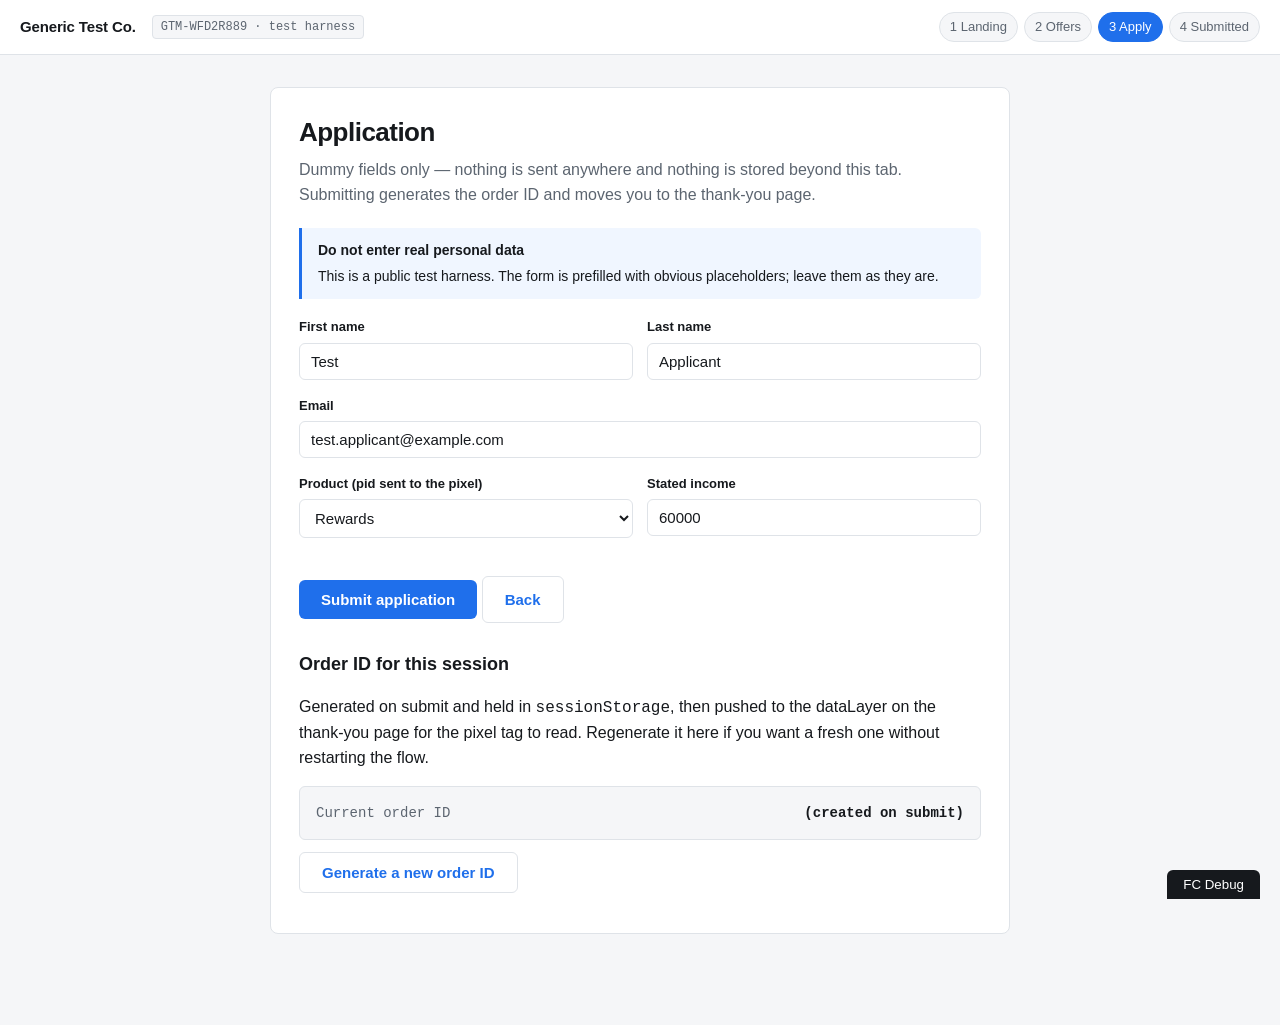
==== apply.html @ dee3b851 "Add FC GTM test harness for bot-detection POC Four-page dummy funnel for testing the Fintel Connect " ====
<!DOCTYPE html>
<html lang="en">
<head>
<meta charset="utf-8">
<meta name="viewport" content="width=device-width, initial-scale=1">
<title>Step 3 — Application | FC GTM Test Harness</title>
<link rel="stylesheet" href="assets/styles.css">
<script src="assets/fc-test-harness.js"></script>

<script>
  window.dataLayer.push({
    page_type: 'application',
    fc_merchant: 'testmerchantFC',
    pid: new URLSearchParams(location.search).get('pid') || 'Rewards'
  });
  FCTest.push('fc_application_start', {});
</script>

<!-- Google Tag Manager -->
<script>(function(w,d,s,l,i){w[l]=w[l]||[];w[l].push({'gtm.start':
new Date().getTime(),event:'gtm.js'});var f=d.getElementsByTagName(s)[0],
j=d.createElement(s),dl=l!='dataLayer'?'&l='+l:'';j.async=true;j.src=
'https://www.googletagmanager.com/gtm.js?id='+i+dl;f.parentNode.insertBefore(j,f);
})(window,document,'script','dataLayer','GTM-WFD2R889');</script>
<!-- End Google Tag Manager -->
</head>
<body>
<noscript><iframe src="https://www.googletagmanager.com/ns.html?id=GTM-WFD2R889"
height="0" width="0" style="display:none;visibility:hidden"></iframe></noscript>

<header class="topbar">
  <strong>Generic Test Co.</strong>
  <span class="env">GTM-WFD2R889 &middot; test harness</span>
  <nav class="steps">
    <a href="index.html">1 Landing</a>
    <a href="offers.html">2 Offers</a>
    <span class="now">3 Apply</span>
    <span>4 Submitted</span>
  </nav>
</header>

<main class="wrap">
  <div class="card">
    <h1>Application</h1>
    <p class="lede">
      Dummy fields only — nothing is sent anywhere and nothing is stored beyond this
      tab. Submitting generates the order ID and moves you to the thank-you page.
    </p>

    <div class="note">
      <strong>Do not enter real personal data</strong>
      This is a public test harness. The form is prefilled with obvious placeholders;
      leave them as they are.
    </div>

    <form id="app-form" novalidate>
      <div class="row">
        <div class="field">
          <label for="fname">First name</label>
          <input id="fname" name="fname" value="Test" autocomplete="off">
        </div>
        <div class="field">
          <label for="lname">Last name</label>
          <input id="lname" name="lname" value="Applicant" autocomplete="off">
        </div>
      </div>
      <div class="field">
        <label for="email">Email</label>
        <input id="email" name="email" type="email" value="test.applicant@example.com" autocomplete="off">
      </div>
      <div class="row">
        <div class="field">
          <label for="pid">Product (pid sent to the pixel)</label>
          <select id="pid" name="pid">
            <option>Rewards</option>
            <option>LowRate</option>
            <option>Secured</option>
          </select>
        </div>
        <div class="field">
          <label for="income">Stated income</label>
          <input id="income" name="income" value="60000" inputmode="numeric" autocomplete="off">
        </div>
      </div>

      <p style="margin-top:22px">
        <button class="btn" type="submit">Submit application</button>
        <a class="btn btn-ghost" href="offers.html">Back</a>
      </p>
    </form>

    <h2>Order ID for this session</h2>
    <p>
      Generated on submit and held in <code>sessionStorage</code>, then pushed to the
      dataLayer on the thank-you page for the pixel tag to read. Regenerate it here if
      you want a fresh one without restarting the flow.
    </p>
    <div class="receipt">
      <div><span>Current order ID</span><b id="oid">—</b></div>
    </div>
    <p style="margin-top:12px">
      <button class="btn btn-ghost" type="button" id="regen">Generate a new order ID</button>
    </p>
  </div>
</main>

<script>
  var oidOut = document.getElementById('oid');
  function showOid() {
    try { oidOut.textContent = sessionStorage.getItem('fc_test_order_id') || '(created on submit)'; }
    catch (e) { oidOut.textContent = '(sessionStorage unavailable)'; }
  }
  showOid();

  document.getElementById('regen').addEventListener('click', function () {
    FCTest.newOrderId();
    showOid();
  });

  // Preselect the product chosen on the offers page.
  var pidParam = new URLSearchParams(location.search).get('pid');
  var pidSelect = document.getElementById('pid');
  if (pidParam) {
    Array.prototype.forEach.call(pidSelect.options, function (o) {
      if (o.value === pidParam) pidSelect.value = pidParam;
    });
  }

  document.getElementById('app-form').addEventListener('submit', function (e) {
    e.preventDefault();
    var orderId = FCTest.getOrderId();     // created here if it does not exist yet
    var pid = pidSelect.value;

    // Available to GTM in case anyone wants to fire on submit rather than on the
    // thank-you page view.
    FCTest.push('fc_application_submit', { orderId: orderId, pid: pid });

    location.href = 'thank-you.html?orderId=' + encodeURIComponent(orderId) +
      '&pid=' + encodeURIComponent(pid);
  });
</script>
<script src="assets/debug-panel.js"></script>
</body>
</html>
---- assets/styles.css ----
/* FC GTM Test Harness — deliberately plain. The pages are scaffolding for
   tag testing, not a design exercise. */

:root {
  --bg: #f5f6f8;
  --card: #ffffff;
  --ink: #16191d;
  --muted: #5c6570;
  --line: #dfe3e8;
  --accent: #1f6feb;
  --accent-ink: #ffffff;
  --ok: #1a7f37;
  --warn: #9a6700;
  --flag: #b42318;
  --mono: ui-monospace, SFMono-Regular, Menlo, Consolas, monospace;
}

* { box-sizing: border-box; }

body {
  margin: 0;
  font: 16px/1.55 -apple-system, BlinkMacSystemFont, "Segoe UI", Roboto, Helvetica, Arial, sans-serif;
  background: var(--bg);
  color: var(--ink);
  padding-bottom: 60px;
}

a { color: var(--accent); }

/* --- chrome --------------------------------------------------------------- */

.topbar {
  background: var(--card);
  border-bottom: 1px solid var(--line);
  padding: 12px 20px;
  display: flex;
  align-items: center;
  gap: 16px;
  flex-wrap: wrap;
}
.topbar strong { font-size: 15px; letter-spacing: -0.01em; }
.topbar .env {
  font: 12px/1 var(--mono);
  color: var(--muted);
  background: var(--bg);
  border: 1px solid var(--line);
  border-radius: 4px;
  padding: 5px 8px;
}

.steps { margin-left: auto; display: flex; gap: 6px; font-size: 13px; }
.steps span, .steps a {
  padding: 4px 10px;
  border-radius: 20px;
  border: 1px solid var(--line);
  background: var(--bg);
  color: var(--muted);
  text-decoration: none;
}
.steps .now { background: var(--accent); border-color: var(--accent); color: var(--accent-ink); }

.wrap { max-width: 780px; margin: 32px auto; padding: 0 20px; }

.card {
  background: var(--card);
  border: 1px solid var(--line);
  border-radius: 8px;
  padding: 24px 28px;
  margin-bottom: 20px;
}

h1 { font-size: 26px; margin: 0 0 6px; letter-spacing: -0.02em; }
h2 { font-size: 18px; margin: 28px 0 10px; }
.lede { color: var(--muted); margin: 0 0 20px; }

/* --- callouts ------------------------------------------------------------- */

.note {
  border-left: 3px solid var(--accent);
  background: #f0f6ff;
  padding: 12px 16px;
  margin: 18px 0;
  font-size: 14px;
  border-radius: 0 6px 6px 0;
}
.note.tag { border-left-color: var(--ok); background: #f0f9f2; }
.note code { font: 13px var(--mono); background: rgba(0,0,0,.05); padding: 1px 5px; border-radius: 3px; }
.note strong { display: block; margin-bottom: 4px; }

/* --- forms ---------------------------------------------------------------- */

.field { margin-bottom: 16px; }
label { display: block; font-size: 13px; font-weight: 600; margin-bottom: 5px; }
input, select {
  width: 100%;
  padding: 9px 11px;
  border: 1px solid var(--line);
  border-radius: 6px;
  font-size: 15px;
  font-family: inherit;
  background: #fff;
  color: var(--ink);
}
input:focus, select:focus { outline: 2px solid var(--accent); outline-offset: -1px; border-color: var(--accent); }
.row { display: flex; gap: 14px; }
.row .field { flex: 1; }

.btn {
  display: inline-block;
  background: var(--accent);
  color: var(--accent-ink);
  border: 0;
  border-radius: 6px;
  padding: 11px 22px;
  font-size: 15px;
  font-weight: 600;
  font-family: inherit;
  cursor: pointer;
  text-decoration: none;
}
.btn:hover { filter: brightness(1.08); }
.btn-ghost { background: transparent; color: var(--accent); border: 1px solid var(--line); }

/* --- offers --------------------------------------------------------------- */

.offer {
  border: 1px solid var(--line);
  border-radius: 8px;
  padding: 18px 20px;
  margin-bottom: 14px;
  display: flex;
  align-items: center;
  gap: 20px;
  background: var(--card);
}
.offer div { flex: 1; }
.offer h3 { margin: 0 0 3px; font-size: 16px; }
.offer p { margin: 0; color: var(--muted); font-size: 14px; }

.receipt {
  font: 14px var(--mono);
  background: var(--bg);
  border: 1px solid var(--line);
  border-radius: 6px;
  padding: 14px 16px;
}
.receipt div { display: flex; justify-content: space-between; padding: 4px 0; gap: 20px; }
.receipt span:first-child { color: var(--muted); }
.receipt b { word-break: break-all; text-align: right; }

/* --- debug drawer --------------------------------------------------------- */

.fcd { position: fixed; left: 0; right: 0; bottom: 0; z-index: 9999; font-size: 13px; }
.fcd-tab {
  position: absolute; right: 20px; top: -30px;
  background: #16191d; color: #fff; border: 0;
  border-radius: 6px 6px 0 0; padding: 7px 16px;
  font: 600 12px/1 inherit; cursor: pointer;
}
.fcd-body { display: none; background: #16191d; color: #d7dde4; max-height: 62vh; overflow-y: auto; padding: 16px 20px 20px; }
.fcd-open .fcd-body { display: block; }

.fcd-sec { margin-bottom: 20px; }
.fcd-sec h3 {
  margin: 0 0 8px; font-size: 12px; text-transform: uppercase;
  letter-spacing: .06em; color: #8b97a5; font-weight: 700;
}
.fcd-kv, .fcd-net { width: 100%; border-collapse: collapse; font: 12px var(--mono); }
.fcd-kv th, .fcd-kv td, .fcd-net td {
  text-align: left; padding: 4px 10px 4px 0;
  vertical-align: top; border-bottom: 1px solid #262b31; font-weight: 400;
}
.fcd-kv th { color: #8b97a5; width: 200px; white-space: nowrap; }
.fcd-kv td { word-break: break-all; }
.fcd-flag td, .fcd-flag th { color: #ff9c8a; }
.fcd-hit td, .fcd-hit th { color: #7ee2a8; }
.fcd-net .fcd-mono { color: #6f7b88; white-space: nowrap; }
.fcd-net .fcd-method { color: #ffd479; white-space: nowrap; padding-right: 12px; }
.fcd-net .fcd-page { color: #8b97a5; white-space: nowrap; padding-right: 12px; }
.fcd-net .fcd-url { word-break: break-all; color: #9fd0ff; }
.fcd-empty { color: #8b97a5; margin: 0; font-size: 12px; }
.fcd-pre {
  margin: 0; font: 12px var(--mono); background: #0e1013;
  border-radius: 6px; padding: 12px; overflow-x: auto; max-height: 220px; color: #b7c4d1;
}
.fcd-actions { display: flex; gap: 10px; flex-wrap: wrap; border-top: 1px solid #262b31; padding-top: 14px; }
.fcd-btn {
  background: #262b31; color: #d7dde4; border: 1px solid #363d45;
  border-radius: 5px; padding: 7px 14px; font: 600 12px/1 inherit; cursor: pointer;
}
.fcd-btn:hover { background: #313841; }
.fcd-btn-danger { color: #ff9c8a; border-color: #4a2c28; }

@media (max-width: 620px) {
  .row { flex-direction: column; gap: 0; }
  .steps { width: 100%; margin: 4px 0 0; }
  .fcd-kv th { width: auto; }
}

@media (prefers-color-scheme: dark) {
  :root {
    --bg: #0f1114; --card: #16191d; --ink: #e6eaef; --muted: #8b97a5;
    --line: #262b31; --accent: #58a6ff; --accent-ink: #0b0d10;
  }
  input, select { background: #0f1114; }
  .note { background: #12202f; }
  .note.tag { background: #10241a; }
}
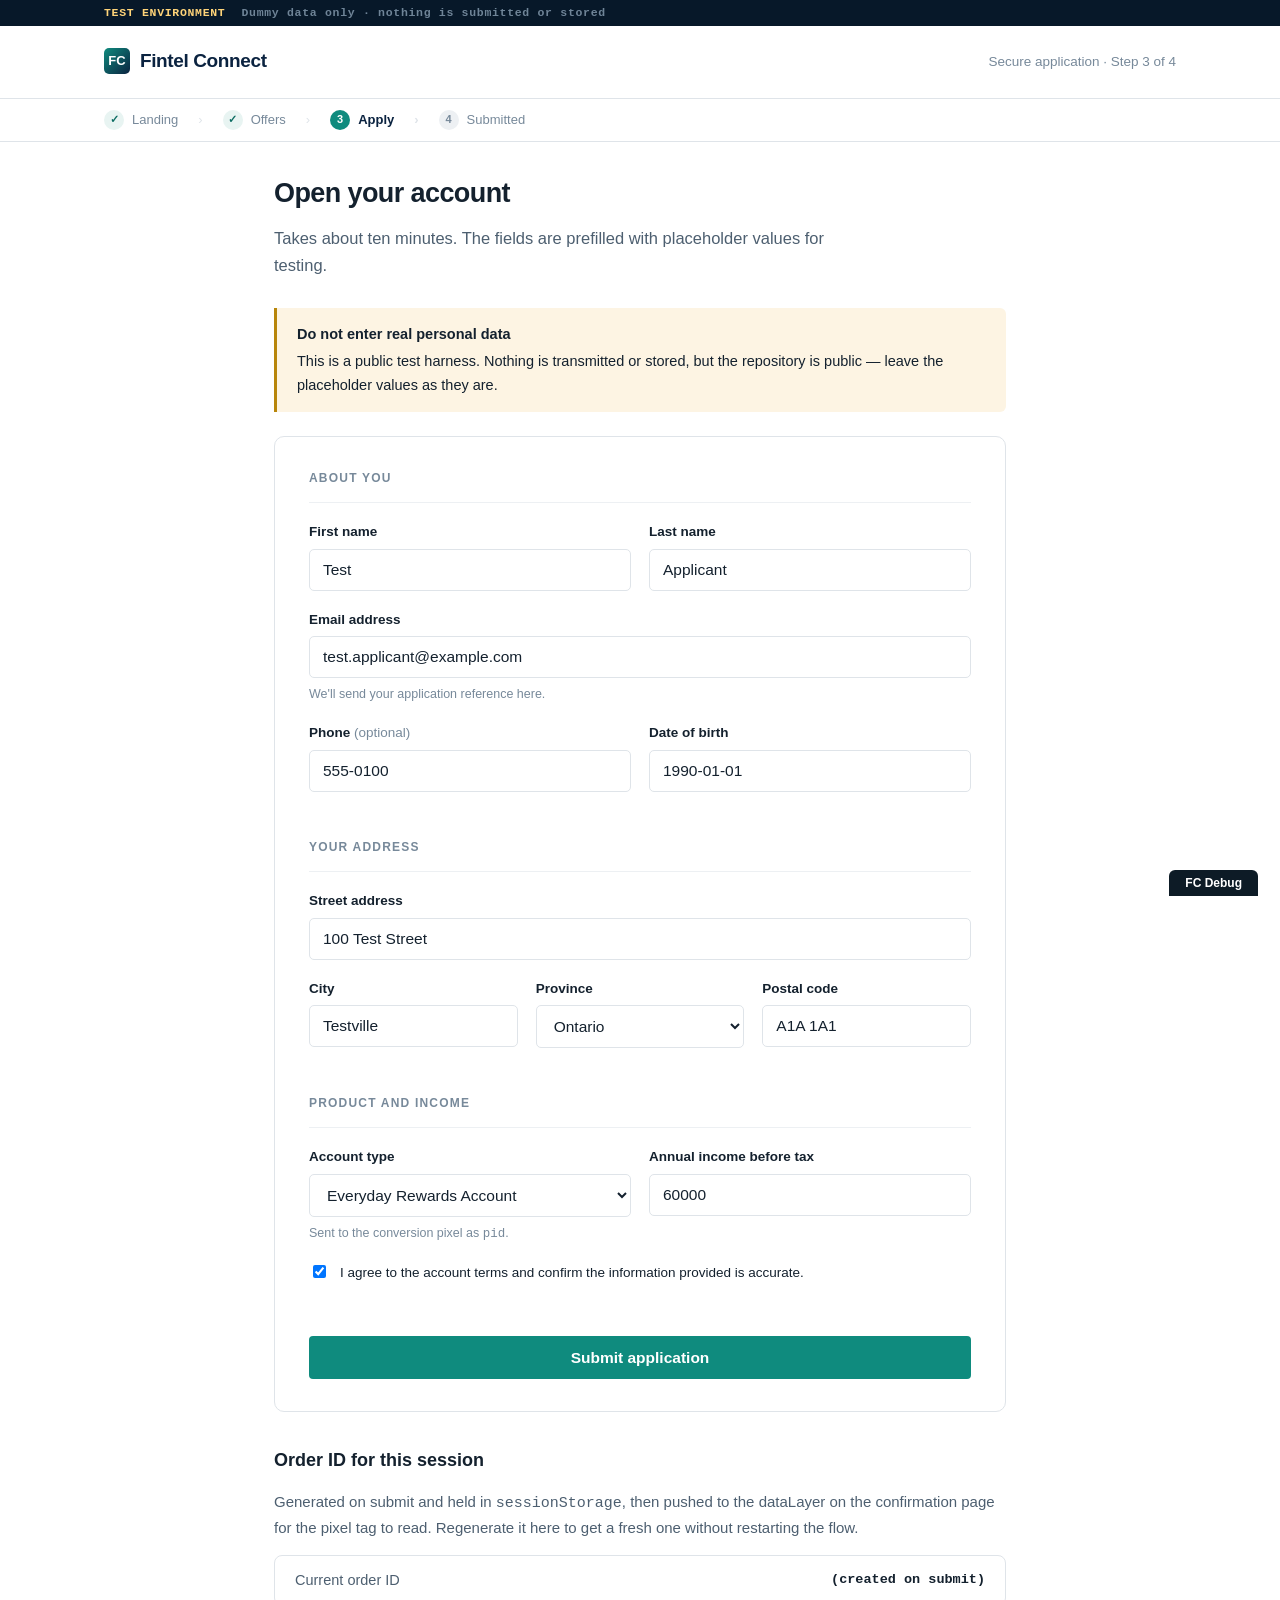
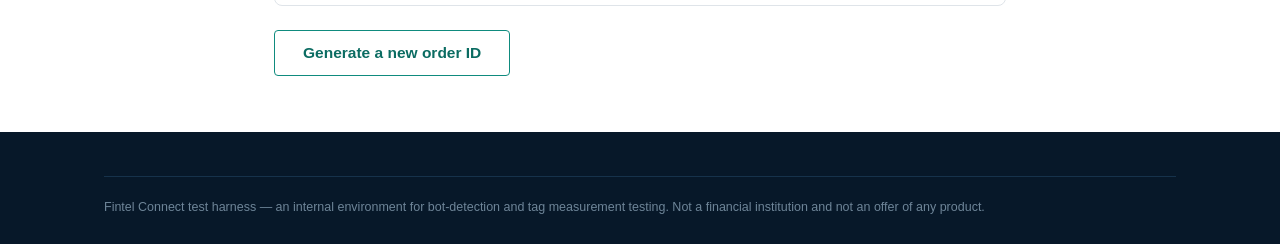
==== commit 8d3920d8: "Serve from testmerchant.fintelconnect.com and rebuild the funnel as a real site The attribution cook" ====
--- a/apply.html
+++ b/apply.html
@@ -3,7 +3,8 @@
 <head>
 <meta charset="utf-8">
 <meta name="viewport" content="width=device-width, initial-scale=1">
-<title>Step 3 — Application | FC GTM Test Harness</title>
+<meta name="robots" content="noindex, nofollow">
+<title>Application | Fintel Connect</title>
 <link rel="stylesheet" href="assets/styles.css">
 <script src="assets/fc-test-harness.js"></script>
 
@@ -28,81 +29,152 @@
 <noscript><iframe src="https://www.googletagmanager.com/ns.html?id=GTM-WFD2R889"
 height="0" width="0" style="display:none;visibility:hidden"></iframe></noscript>
 
-<header class="topbar">
-  <strong>Generic Test Co.</strong>
-  <span class="env">GTM-WFD2R889 &middot; test harness</span>
-  <nav class="steps">
-    <a href="index.html">1 Landing</a>
-    <a href="offers.html">2 Offers</a>
-    <span class="now">3 Apply</span>
-    <span>4 Submitted</span>
-  </nav>
+<div class="envbar">
+  <div class="container">
+    <b>TEST ENVIRONMENT</b>
+    <span>Dummy data only · nothing is submitted or stored</span>
+  </div>
+</div>
+
+<header class="masthead">
+  <div class="container">
+    <a class="wordmark" href="index.html"><span class="mark">FC</span> Fintel&nbsp;Connect</a>
+    <span class="spacer"></span>
+    <span style="font-size:13.5px;color:var(--ink-faint)">Secure application · Step 3 of 4</span>
+  </div>
 </header>
 
-<main class="wrap">
-  <div class="card">
-    <h1>Application</h1>
-    <p class="lede">
-      Dummy fields only — nothing is sent anywhere and nothing is stored beyond this
-      tab. Submitting generates the order ID and moves you to the thank-you page.
+<nav class="rail">
+  <div class="container">
+    <ol>
+      <li class="done"><a href="index.html"><span class="n">✓</span> Landing</a></li>
+      <li class="done"><a href="offers.html"><span class="n">✓</span> Offers</a></li>
+      <li class="on"><span class="n">3</span> Apply</li>
+      <li><span class="n">4</span> Submitted</li>
+    </ol>
+  </div>
+</nav>
+
+<section class="band plain" style="padding-top:30px">
+  <div class="container narrow">
+    <h2 class="sec">Open your account</h2>
+    <p class="sub">
+      Takes about ten minutes. The fields are prefilled with placeholder values for
+      testing.
     </p>
 
-    <div class="note">
+    <div class="note warn">
       <strong>Do not enter real personal data</strong>
-      This is a public test harness. The form is prefilled with obvious placeholders;
-      leave them as they are.
+      This is a public test harness. Nothing is transmitted or stored, but the repository
+      is public — leave the placeholder values as they are.
     </div>
 
-    <form id="app-form" novalidate>
-      <div class="row">
+    <form id="app-form" class="formcard" novalidate>
+      <fieldset>
+        <legend>About you</legend>
+        <div class="row">
+          <div class="field">
+            <label for="fname">First name</label>
+            <input id="fname" name="fname" value="Test" autocomplete="off">
+          </div>
+          <div class="field">
+            <label for="lname">Last name</label>
+            <input id="lname" name="lname" value="Applicant" autocomplete="off">
+          </div>
+        </div>
         <div class="field">
-          <label for="fname">First name</label>
-          <input id="fname" name="fname" value="Test" autocomplete="off">
-        </div>
+          <label for="email">Email address</label>
+          <input id="email" name="email" type="email" value="test.applicant@example.com" autocomplete="off">
+          <p class="hint">We'll send your application reference here.</p>
+        </div>
+        <div class="row">
+          <div class="field">
+            <label for="phone">Phone <span class="opt">(optional)</span></label>
+            <input id="phone" name="phone" value="555-0100" autocomplete="off">
+          </div>
+          <div class="field">
+            <label for="dob">Date of birth</label>
+            <input id="dob" name="dob" value="1990-01-01" autocomplete="off">
+          </div>
+        </div>
+      </fieldset>
+
+      <fieldset>
+        <legend>Your address</legend>
         <div class="field">
-          <label for="lname">Last name</label>
-          <input id="lname" name="lname" value="Applicant" autocomplete="off">
-        </div>
-      </div>
-      <div class="field">
-        <label for="email">Email</label>
-        <input id="email" name="email" type="email" value="test.applicant@example.com" autocomplete="off">
-      </div>
-      <div class="row">
-        <div class="field">
-          <label for="pid">Product (pid sent to the pixel)</label>
-          <select id="pid" name="pid">
-            <option>Rewards</option>
-            <option>LowRate</option>
-            <option>Secured</option>
-          </select>
-        </div>
-        <div class="field">
-          <label for="income">Stated income</label>
-          <input id="income" name="income" value="60000" inputmode="numeric" autocomplete="off">
-        </div>
-      </div>
-
-      <p style="margin-top:22px">
-        <button class="btn" type="submit">Submit application</button>
-        <a class="btn btn-ghost" href="offers.html">Back</a>
-      </p>
+          <label for="addr">Street address</label>
+          <input id="addr" name="addr" value="100 Test Street" autocomplete="off">
+        </div>
+        <div class="row-3">
+          <div class="field">
+            <label for="city">City</label>
+            <input id="city" name="city" value="Testville" autocomplete="off">
+          </div>
+          <div class="field">
+            <label for="prov">Province</label>
+            <select id="prov" name="prov">
+              <option>Ontario</option>
+              <option>British Columbia</option>
+              <option>Alberta</option>
+              <option>Quebec</option>
+            </select>
+          </div>
+          <div class="field">
+            <label for="post">Postal code</label>
+            <input id="post" name="post" value="A1A 1A1" autocomplete="off">
+          </div>
+        </div>
+      </fieldset>
+
+      <fieldset>
+        <legend>Product and income</legend>
+        <div class="row">
+          <div class="field">
+            <label for="pid">Account type</label>
+            <select id="pid" name="pid">
+              <option value="Rewards">Everyday Rewards Account</option>
+              <option value="LowRate">Low Rate Account</option>
+              <option value="Secured">Secured Builder Account</option>
+            </select>
+            <p class="hint">Sent to the conversion pixel as <code>pid</code>.</p>
+          </div>
+          <div class="field">
+            <label for="income">Annual income before tax</label>
+            <input id="income" name="income" value="60000" inputmode="numeric" autocomplete="off">
+          </div>
+        </div>
+        <div class="field check">
+          <input type="checkbox" id="terms" checked>
+          <label for="terms" style="font-weight:400">
+            I agree to the account terms and confirm the information provided is accurate.
+          </label>
+        </div>
+      </fieldset>
+
+      <button class="btn btn-block" type="submit">Submit application</button>
     </form>
 
-    <h2>Order ID for this session</h2>
-    <p>
+    <h3 style="font-size:18px;margin:34px 0 10px">Order ID for this session</h3>
+    <p style="color:var(--ink-soft);font-size:15px">
       Generated on submit and held in <code>sessionStorage</code>, then pushed to the
-      dataLayer on the thank-you page for the pixel tag to read. Regenerate it here if
-      you want a fresh one without restarting the flow.
+      dataLayer on the confirmation page for the pixel tag to read. Regenerate it here
+      to get a fresh one without restarting the flow.
     </p>
     <div class="receipt">
       <div><span>Current order ID</span><b id="oid">—</b></div>
     </div>
-    <p style="margin-top:12px">
-      <button class="btn btn-ghost" type="button" id="regen">Generate a new order ID</button>
-    </p>
-  </div>
-</main>
+    <button class="btn btn-ghost" type="button" id="regen">Generate a new order ID</button>
+  </div>
+</section>
+
+<footer class="site">
+  <div class="container">
+    <div class="base">
+      Fintel Connect test harness — an internal environment for bot-detection and tag
+      measurement testing. Not a financial institution and not an offer of any product.
+    </div>
+  </div>
+</footer>
 
 <script>
   var oidOut = document.getElementById('oid');
@@ -132,7 +204,7 @@
     var pid = pidSelect.value;
 
     // Available to GTM in case anyone wants to fire on submit rather than on the
-    // thank-you page view.
+    // confirmation page view.
     FCTest.push('fc_application_submit', { orderId: orderId, pid: pid });
 
     location.href = 'thank-you.html?orderId=' + encodeURIComponent(orderId) +
--- a/assets/styles.css
+++ b/assets/styles.css
@@ -1,208 +1,359 @@
-/* FC GTM Test Harness — deliberately plain. The pages are scaffolding for
-   tag testing, not a design exercise. */
+/* ---------------------------------------------------------------------------
+   FC GTM Test Harness — presentation layer.
+
+   Styled as a realistic financial-product marketing site so the pages present a
+   normal commercial surface to the tracking scripts and to anything profiling
+   the session. Brand treatment is a stand-in: swap the palette and wordmark for
+   real Fintel Connect assets if this is ever shown outside the team.
+
+   Nothing here affects tracking. The Fintel scripts are delivered by GTM.
+   --------------------------------------------------------------------------- */
 
 :root {
-  --bg: #f5f6f8;
-  --card: #ffffff;
-  --ink: #16191d;
-  --muted: #5c6570;
-  --line: #dfe3e8;
-  --accent: #1f6feb;
-  --accent-ink: #ffffff;
-  --ok: #1a7f37;
-  --warn: #9a6700;
-  --flag: #b42318;
+  --navy:        #0b2340;
+  --navy-deep:   #071829;
+  --navy-soft:   #1c3c5e;
+  --teal:        #0f8b7e;
+  --teal-dark:   #0b6c62;
+  --teal-wash:   #e8f4f2;
+  --sand:        #f7f5f0;
+  --paper:       #ffffff;
+  --page:        #fbfbfa;
+  --ink:         #14212e;
+  --ink-soft:    #4d5f70;
+  --ink-faint:   #77899a;
+  --line:        #dfe4e9;
+  --line-soft:   #edf0f3;
+  --gold:        #b8860b;
+  --danger:      #b42318;
+
   --mono: ui-monospace, SFMono-Regular, Menlo, Consolas, monospace;
+  --sans: -apple-system, BlinkMacSystemFont, "Segoe UI", Roboto, "Helvetica Neue", Arial, sans-serif;
 }
 
 * { box-sizing: border-box; }
 
 body {
   margin: 0;
-  font: 16px/1.55 -apple-system, BlinkMacSystemFont, "Segoe UI", Roboto, Helvetica, Arial, sans-serif;
-  background: var(--bg);
+  font-family: var(--sans);
+  font-size: 16px;
+  line-height: 1.6;
   color: var(--ink);
-  padding-bottom: 60px;
-}
-
-a { color: var(--accent); }
-
-/* --- chrome --------------------------------------------------------------- */
-
-.topbar {
-  background: var(--card);
-  border-bottom: 1px solid var(--line);
-  padding: 12px 20px;
-  display: flex;
-  align-items: center;
-  gap: 16px;
-  flex-wrap: wrap;
-}
-.topbar strong { font-size: 15px; letter-spacing: -0.01em; }
-.topbar .env {
-  font: 12px/1 var(--mono);
-  color: var(--muted);
-  background: var(--bg);
-  border: 1px solid var(--line);
-  border-radius: 4px;
-  padding: 5px 8px;
-}
-
-.steps { margin-left: auto; display: flex; gap: 6px; font-size: 13px; }
-.steps span, .steps a {
-  padding: 4px 10px;
-  border-radius: 20px;
-  border: 1px solid var(--line);
-  background: var(--bg);
-  color: var(--muted);
-  text-decoration: none;
-}
-.steps .now { background: var(--accent); border-color: var(--accent); color: var(--accent-ink); }
-
-.wrap { max-width: 780px; margin: 32px auto; padding: 0 20px; }
-
-.card {
-  background: var(--card);
-  border: 1px solid var(--line);
-  border-radius: 8px;
-  padding: 24px 28px;
-  margin-bottom: 20px;
-}
-
-h1 { font-size: 26px; margin: 0 0 6px; letter-spacing: -0.02em; }
-h2 { font-size: 18px; margin: 28px 0 10px; }
-.lede { color: var(--muted); margin: 0 0 20px; }
-
-/* --- callouts ------------------------------------------------------------- */
+  background: var(--page);
+  -webkit-font-smoothing: antialiased;
+}
+
+img { max-width: 100%; }
+a { color: var(--teal-dark); }
+
+.container { max-width: 1120px; margin: 0 auto; padding: 0 24px; }
+.narrow { max-width: 780px; }
+
+/* --- environment ribbon ---------------------------------------------------- */
+
+.envbar {
+  background: var(--navy-deep);
+  color: #9fb4c7;
+  font: 600 11.5px/1 var(--mono);
+  letter-spacing: .06em;
+  padding: 7px 0;
+}
+.envbar .container { display: flex; gap: 16px; flex-wrap: wrap; align-items: center; }
+.envbar b { color: #ffd479; font-weight: 700; }
+.envbar span { color: #6f8497; }
+
+/* --- masthead -------------------------------------------------------------- */
+
+.utility {
+  background: var(--navy);
+  color: #c6d5e2;
+  font-size: 12.5px;
+  padding: 8px 0;
+}
+.utility .container { display: flex; justify-content: flex-end; gap: 22px; }
+.utility a { color: #c6d5e2; text-decoration: none; }
+.utility a:hover { text-decoration: underline; }
+
+.masthead { background: var(--paper); border-bottom: 1px solid var(--line); }
+.masthead .container {
+  display: flex; align-items: center; gap: 34px; min-height: 72px; flex-wrap: wrap;
+}
+
+.wordmark {
+  display: flex; align-items: center; gap: 10px;
+  font-size: 19px; font-weight: 700; letter-spacing: -.02em;
+  color: var(--navy); text-decoration: none; white-space: nowrap;
+}
+.wordmark .mark {
+  width: 26px; height: 26px; border-radius: 5px;
+  background: linear-gradient(135deg, var(--teal) 0%, var(--navy) 100%);
+  display: grid; place-items: center;
+  color: #fff; font-size: 13px; font-weight: 800; letter-spacing: 0;
+}
+.wordmark em { font-style: normal; font-weight: 400; color: var(--ink-soft); }
+
+.mainnav { display: flex; gap: 26px; font-size: 14.5px; }
+.mainnav a { color: var(--ink); text-decoration: none; padding: 6px 0; border-bottom: 2px solid transparent; }
+.mainnav a:hover, .mainnav a[aria-current] { border-bottom-color: var(--teal); }
+.masthead .spacer { margin-left: auto; }
+
+/* --- progress rail --------------------------------------------------------- */
+
+.rail { background: var(--paper); border-bottom: 1px solid var(--line); }
+.rail ol {
+  display: flex; gap: 0; list-style: none; margin: 0; padding: 0;
+  font-size: 13px; overflow-x: auto;
+}
+.rail li {
+  display: flex; align-items: center; gap: 8px;
+  padding: 11px 20px 11px 0; color: var(--ink-faint); white-space: nowrap;
+}
+.rail li::after { content: "›"; margin-left: 12px; color: var(--line); }
+.rail li:last-child::after { content: ""; }
+.rail .n {
+  width: 20px; height: 20px; border-radius: 50%;
+  background: var(--line-soft); color: var(--ink-faint);
+  display: grid; place-items: center; font: 600 11px/1 var(--sans);
+}
+.rail .on { color: var(--navy); font-weight: 600; }
+.rail .on .n { background: var(--teal); color: #fff; }
+.rail .done .n { background: var(--teal-wash); color: var(--teal-dark); }
+.rail a { color: inherit; text-decoration: none; display: flex; align-items: center; gap: 8px; }
+
+/* --- breadcrumb ------------------------------------------------------------ */
+
+.crumb { font-size: 13px; color: var(--ink-faint); padding: 16px 0 0; }
+.crumb a { color: var(--ink-faint); }
+
+/* --- hero ------------------------------------------------------------------ */
+
+.hero { background: var(--navy); color: #fff; padding: 0; overflow: hidden; }
+.hero .container {
+  display: grid; grid-template-columns: 1.15fr .85fr; gap: 48px;
+  align-items: center; padding-top: 56px; padding-bottom: 56px;
+}
+.hero .eyebrow {
+  font: 700 12px/1 var(--sans); letter-spacing: .12em; text-transform: uppercase;
+  color: #6fd3c5; margin: 0 0 14px;
+}
+.hero h1 {
+  font-size: clamp(30px, 4.4vw, 46px); line-height: 1.1; letter-spacing: -.028em;
+  margin: 0 0 18px; font-weight: 700; text-wrap: balance;
+}
+.hero p.lede { font-size: 18px; color: #c9d8e5; margin: 0 0 26px; max-width: 46ch; }
+.hero .fine { font-size: 12.5px; color: #8ea6bb; margin: 18px 0 0; }
+.hero .fine a { color: #8ea6bb; }
+
+.offercard {
+  background: var(--paper); color: var(--ink);
+  border-radius: 10px; padding: 28px 30px;
+  box-shadow: 0 18px 44px rgba(4, 18, 33, .32);
+}
+.offercard .tag {
+  display: inline-block; background: var(--teal-wash); color: var(--teal-dark);
+  font: 700 11px/1 var(--sans); letter-spacing: .09em; text-transform: uppercase;
+  padding: 6px 10px; border-radius: 3px; margin-bottom: 16px;
+}
+.offercard .amount {
+  font-size: 46px; font-weight: 700; letter-spacing: -.035em;
+  line-height: 1; color: var(--navy); margin: 0 0 6px;
+  font-variant-numeric: tabular-nums;
+}
+.offercard .amount sup { font-size: 20px; top: -1.1em; }
+.offercard h2 { font-size: 16px; margin: 0 0 14px; font-weight: 600; }
+.offercard ul { margin: 0 0 22px; padding-left: 20px; font-size: 14.5px; color: var(--ink-soft); }
+.offercard li { margin-bottom: 7px; }
+
+/* --- buttons --------------------------------------------------------------- */
+
+.btn {
+  display: inline-block; border: 0; border-radius: 4px; cursor: pointer;
+  background: var(--teal); color: #fff;
+  font: 600 15.5px/1 var(--sans); font-family: inherit;
+  padding: 14px 28px; text-decoration: none; text-align: center;
+}
+.btn:hover { background: var(--teal-dark); }
+.btn-block { display: block; width: 100%; }
+.btn-ghost { background: transparent; color: var(--teal-dark); border: 1.5px solid var(--teal); }
+.btn-ghost:hover { background: var(--teal-wash); }
+.btn-light { background: #fff; color: var(--navy); }
+.btn-light:hover { background: #e9eef3; }
+:focus-visible { outline: 3px solid var(--teal); outline-offset: 2px; }
+
+/* --- sections -------------------------------------------------------------- */
+
+section.band { padding: 56px 0; }
+section.band.alt { background: var(--sand); }
+section.band.plain { background: var(--paper); }
+
+h2.sec { font-size: 27px; letter-spacing: -.022em; margin: 0 0 10px; text-wrap: balance; }
+p.sub { font-size: 16.5px; color: var(--ink-soft); margin: 0 0 30px; max-width: 62ch; }
+
+.grid3 { display: grid; grid-template-columns: repeat(3, 1fr); gap: 26px; }
+.feature h3 { font-size: 17px; margin: 0 0 7px; }
+.feature p { margin: 0; color: var(--ink-soft); font-size: 15px; }
+.feature .ico {
+  width: 38px; height: 38px; border-radius: 8px; background: var(--teal-wash);
+  display: grid; place-items: center; margin-bottom: 14px;
+  color: var(--teal-dark); font-weight: 700; font-size: 15px;
+}
+
+/* --- rates table ----------------------------------------------------------- */
+
+.tablewrap { overflow-x: auto; border: 1px solid var(--line); border-radius: 8px; background: var(--paper); }
+table.rates { border-collapse: collapse; width: 100%; font-size: 15px; min-width: 460px; }
+table.rates th, table.rates td { text-align: left; padding: 14px 20px; border-bottom: 1px solid var(--line-soft); }
+table.rates thead th {
+  background: var(--sand); font: 700 11.5px/1.4 var(--sans);
+  letter-spacing: .08em; text-transform: uppercase; color: var(--ink-faint);
+}
+table.rates td:last-child, table.rates th:last-child { text-align: right; font-variant-numeric: tabular-nums; }
+table.rates tbody tr:last-child td { border-bottom: 0; }
+
+/* --- offers list ----------------------------------------------------------- */
+
+.product {
+  background: var(--paper); border: 1px solid var(--line); border-radius: 10px;
+  padding: 26px 28px; display: grid; grid-template-columns: 1fr auto;
+  gap: 24px; align-items: center; margin-bottom: 18px;
+}
+.product h3 { margin: 0 0 6px; font-size: 19px; letter-spacing: -.015em; }
+.product .pid { font: 600 11px/1 var(--mono); color: var(--ink-faint); letter-spacing: .06em; }
+.product p { margin: 8px 0 0; color: var(--ink-soft); font-size: 15px; }
+.product .meta { display: flex; gap: 22px; margin-top: 14px; font-size: 13.5px; color: var(--ink-faint); }
+.product .meta b { display: block; color: var(--ink); font-size: 16px; font-variant-numeric: tabular-nums; }
+
+/* --- forms ----------------------------------------------------------------- */
+
+.formcard {
+  background: var(--paper); border: 1px solid var(--line);
+  border-radius: 10px; padding: 32px 34px; margin-bottom: 22px;
+}
+fieldset { border: 0; padding: 0; margin: 0 0 28px; }
+legend {
+  font-size: 12px; font-weight: 700; letter-spacing: .1em; text-transform: uppercase;
+  color: var(--ink-faint); padding: 0 0 14px; width: 100%;
+  border-bottom: 1px solid var(--line-soft); margin-bottom: 18px;
+}
+.field { margin-bottom: 18px; }
+.row { display: grid; grid-template-columns: 1fr 1fr; gap: 18px; }
+.row-3 { display: grid; grid-template-columns: 1fr 1fr 1fr; gap: 18px; }
+label { display: block; font-size: 13.5px; font-weight: 600; margin-bottom: 6px; }
+label .opt { font-weight: 400; color: var(--ink-faint); }
+input, select {
+  width: 100%; padding: 11px 13px; font-size: 15.5px; font-family: inherit;
+  border: 1px solid var(--line); border-radius: 5px;
+  background: var(--paper); color: var(--ink);
+}
+input:focus, select:focus { border-color: var(--teal); outline: 2px solid var(--teal-wash); }
+.hint { font-size: 12.5px; color: var(--ink-faint); margin: 6px 0 0; }
+.check { display: flex; gap: 11px; align-items: flex-start; font-size: 14.5px; }
+.check input { width: auto; margin-top: 3px; flex-shrink: 0; }
+
+/* --- callouts / receipts --------------------------------------------------- */
 
 .note {
-  border-left: 3px solid var(--accent);
-  background: #f0f6ff;
-  padding: 12px 16px;
-  margin: 18px 0;
-  font-size: 14px;
-  border-radius: 0 6px 6px 0;
-}
-.note.tag { border-left-color: var(--ok); background: #f0f9f2; }
-.note code { font: 13px var(--mono); background: rgba(0,0,0,.05); padding: 1px 5px; border-radius: 3px; }
+  background: var(--teal-wash); border-left: 3px solid var(--teal);
+  padding: 15px 20px; border-radius: 0 6px 6px 0; margin: 0 0 24px; font-size: 14.5px;
+}
 .note strong { display: block; margin-bottom: 4px; }
-
-/* --- forms ---------------------------------------------------------------- */
-
-.field { margin-bottom: 16px; }
-label { display: block; font-size: 13px; font-weight: 600; margin-bottom: 5px; }
-input, select {
-  width: 100%;
-  padding: 9px 11px;
-  border: 1px solid var(--line);
-  border-radius: 6px;
-  font-size: 15px;
-  font-family: inherit;
-  background: #fff;
-  color: var(--ink);
-}
-input:focus, select:focus { outline: 2px solid var(--accent); outline-offset: -1px; border-color: var(--accent); }
-.row { display: flex; gap: 14px; }
-.row .field { flex: 1; }
-
-.btn {
-  display: inline-block;
-  background: var(--accent);
-  color: var(--accent-ink);
-  border: 0;
-  border-radius: 6px;
-  padding: 11px 22px;
-  font-size: 15px;
-  font-weight: 600;
-  font-family: inherit;
-  cursor: pointer;
-  text-decoration: none;
-}
-.btn:hover { filter: brightness(1.08); }
-.btn-ghost { background: transparent; color: var(--accent); border: 1px solid var(--line); }
-
-/* --- offers --------------------------------------------------------------- */
-
-.offer {
-  border: 1px solid var(--line);
-  border-radius: 8px;
-  padding: 18px 20px;
-  margin-bottom: 14px;
-  display: flex;
-  align-items: center;
-  gap: 20px;
-  background: var(--card);
-}
-.offer div { flex: 1; }
-.offer h3 { margin: 0 0 3px; font-size: 16px; }
-.offer p { margin: 0; color: var(--muted); font-size: 14px; }
+.note code { font: 12.5px var(--mono); background: rgba(255,255,255,.7); padding: 1px 5px; border-radius: 3px; }
+.note.warn { background: #fdf4e3; border-left-color: var(--gold); }
+.note.warn code { background: rgba(255,255,255,.7); }
 
 .receipt {
-  font: 14px var(--mono);
-  background: var(--bg);
-  border: 1px solid var(--line);
-  border-radius: 6px;
-  padding: 14px 16px;
-}
-.receipt div { display: flex; justify-content: space-between; padding: 4px 0; gap: 20px; }
-.receipt span:first-child { color: var(--muted); }
-.receipt b { word-break: break-all; text-align: right; }
-
-/* --- debug drawer --------------------------------------------------------- */
+  border: 1px solid var(--line); border-radius: 8px;
+  background: var(--paper); overflow: hidden; margin-bottom: 24px;
+}
+.receipt div {
+  display: flex; justify-content: space-between; gap: 24px;
+  padding: 13px 20px; border-bottom: 1px solid var(--line-soft); font-size: 14.5px;
+}
+.receipt div:last-child { border-bottom: 0; }
+.receipt span { color: var(--ink-soft); }
+.receipt b { font-family: var(--mono); font-size: 13.5px; text-align: right; word-break: break-all; }
+
+.success {
+  display: flex; gap: 18px; align-items: flex-start;
+  background: var(--teal-wash); border-radius: 10px; padding: 26px 28px; margin-bottom: 28px;
+}
+.success .tick {
+  width: 42px; height: 42px; border-radius: 50%; background: var(--teal); color: #fff;
+  display: grid; place-items: center; font-size: 21px; flex-shrink: 0;
+}
+.success h1 { margin: 0 0 6px; font-size: 26px; letter-spacing: -.02em; }
+.success p { margin: 0; color: var(--ink-soft); }
+
+/* --- legal / footer -------------------------------------------------------- */
+
+.legal { font-size: 12.5px; color: var(--ink-faint); line-height: 1.65; }
+.legal ol { padding-left: 18px; margin: 0; }
+.legal li { margin-bottom: 8px; }
+
+footer.site { background: var(--navy-deep); color: #93a8bb; padding: 44px 0 30px; margin-top: 0; font-size: 13.5px; }
+footer.site .cols { display: grid; grid-template-columns: repeat(4, 1fr); gap: 30px; margin-bottom: 30px; }
+footer.site h4 { color: #fff; font-size: 13px; margin: 0 0 12px; letter-spacing: .02em; }
+footer.site ul { list-style: none; margin: 0; padding: 0; }
+footer.site li { margin-bottom: 8px; }
+footer.site a { color: #93a8bb; text-decoration: none; }
+footer.site a:hover { color: #fff; text-decoration: underline; }
+footer.site .base { border-top: 1px solid #16324b; padding-top: 20px; color: #6e8598; font-size: 12.5px; }
+
+/* --- debug drawer (unchanged behaviour) ------------------------------------ */
 
 .fcd { position: fixed; left: 0; right: 0; bottom: 0; z-index: 9999; font-size: 13px; }
 .fcd-tab {
-  position: absolute; right: 20px; top: -30px;
-  background: #16191d; color: #fff; border: 0;
+  position: absolute; right: 22px; top: -30px;
+  background: #0d1b26; color: #fff; border: 0;
   border-radius: 6px 6px 0 0; padding: 7px 16px;
-  font: 600 12px/1 inherit; cursor: pointer;
-}
-.fcd-body { display: none; background: #16191d; color: #d7dde4; max-height: 62vh; overflow-y: auto; padding: 16px 20px 20px; }
+  font: 600 12px/1 var(--sans); cursor: pointer;
+}
+.fcd-body { display: none; background: #0d1b26; color: #d3dee7; max-height: 62vh; overflow-y: auto; padding: 16px 22px 22px; }
 .fcd-open .fcd-body { display: block; }
-
 .fcd-sec { margin-bottom: 20px; }
 .fcd-sec h3 {
   margin: 0 0 8px; font-size: 12px; text-transform: uppercase;
-  letter-spacing: .06em; color: #8b97a5; font-weight: 700;
+  letter-spacing: .06em; color: #7e93a5; font-weight: 700;
 }
 .fcd-kv, .fcd-net { width: 100%; border-collapse: collapse; font: 12px var(--mono); }
 .fcd-kv th, .fcd-kv td, .fcd-net td {
   text-align: left; padding: 4px 10px 4px 0;
-  vertical-align: top; border-bottom: 1px solid #262b31; font-weight: 400;
-}
-.fcd-kv th { color: #8b97a5; width: 200px; white-space: nowrap; }
+  vertical-align: top; border-bottom: 1px solid #1c2f3e; font-weight: 400;
+}
+.fcd-kv th { color: #7e93a5; width: 200px; white-space: nowrap; }
 .fcd-kv td { word-break: break-all; }
 .fcd-flag td, .fcd-flag th { color: #ff9c8a; }
 .fcd-hit td, .fcd-hit th { color: #7ee2a8; }
-.fcd-net .fcd-mono { color: #6f7b88; white-space: nowrap; }
+.fcd-net .fcd-mono { color: #66798a; white-space: nowrap; }
 .fcd-net .fcd-method { color: #ffd479; white-space: nowrap; padding-right: 12px; }
-.fcd-net .fcd-page { color: #8b97a5; white-space: nowrap; padding-right: 12px; }
+.fcd-net .fcd-page { color: #7e93a5; white-space: nowrap; padding-right: 12px; }
 .fcd-net .fcd-url { word-break: break-all; color: #9fd0ff; }
-.fcd-empty { color: #8b97a5; margin: 0; font-size: 12px; }
+.fcd-empty { color: #7e93a5; margin: 0; font-size: 12px; }
 .fcd-pre {
-  margin: 0; font: 12px var(--mono); background: #0e1013;
-  border-radius: 6px; padding: 12px; overflow-x: auto; max-height: 220px; color: #b7c4d1;
-}
-.fcd-actions { display: flex; gap: 10px; flex-wrap: wrap; border-top: 1px solid #262b31; padding-top: 14px; }
+  margin: 0; font: 12px var(--mono); background: #071019;
+  border-radius: 6px; padding: 12px; overflow-x: auto; max-height: 220px; color: #b3c3d1;
+}
+.fcd-actions { display: flex; gap: 10px; flex-wrap: wrap; border-top: 1px solid #1c2f3e; padding-top: 14px; }
 .fcd-btn {
-  background: #262b31; color: #d7dde4; border: 1px solid #363d45;
-  border-radius: 5px; padding: 7px 14px; font: 600 12px/1 inherit; cursor: pointer;
-}
-.fcd-btn:hover { background: #313841; }
+  background: #1c2f3e; color: #d3dee7; border: 1px solid #2a4157;
+  border-radius: 5px; padding: 7px 14px; font: 600 12px/1 var(--sans); cursor: pointer;
+}
+.fcd-btn:hover { background: #243c4f; }
 .fcd-btn-danger { color: #ff9c8a; border-color: #4a2c28; }
 
+/* --- responsive ------------------------------------------------------------ */
+
+@media (max-width: 900px) {
+  .hero .container { grid-template-columns: 1fr; gap: 34px; padding-top: 40px; padding-bottom: 40px; }
+  .grid3 { grid-template-columns: 1fr; gap: 22px; }
+  footer.site .cols { grid-template-columns: repeat(2, 1fr); }
+  .mainnav { display: none; }
+}
 @media (max-width: 620px) {
-  .row { flex-direction: column; gap: 0; }
-  .steps { width: 100%; margin: 4px 0 0; }
+  .row, .row-3 { grid-template-columns: 1fr; gap: 0; }
+  .product { grid-template-columns: 1fr; }
+  .formcard { padding: 24px 20px; }
+  .container { padding: 0 18px; }
   .fcd-kv th { width: auto; }
-}
-
-@media (prefers-color-scheme: dark) {
-  :root {
-    --bg: #0f1114; --card: #16191d; --ink: #e6eaef; --muted: #8b97a5;
-    --line: #262b31; --accent: #58a6ff; --accent-ink: #0b0d10;
-  }
-  input, select { background: #0f1114; }
-  .note { background: #12202f; }
-  .note.tag { background: #10241a; }
-}
+  .utility { display: none; }
+}
